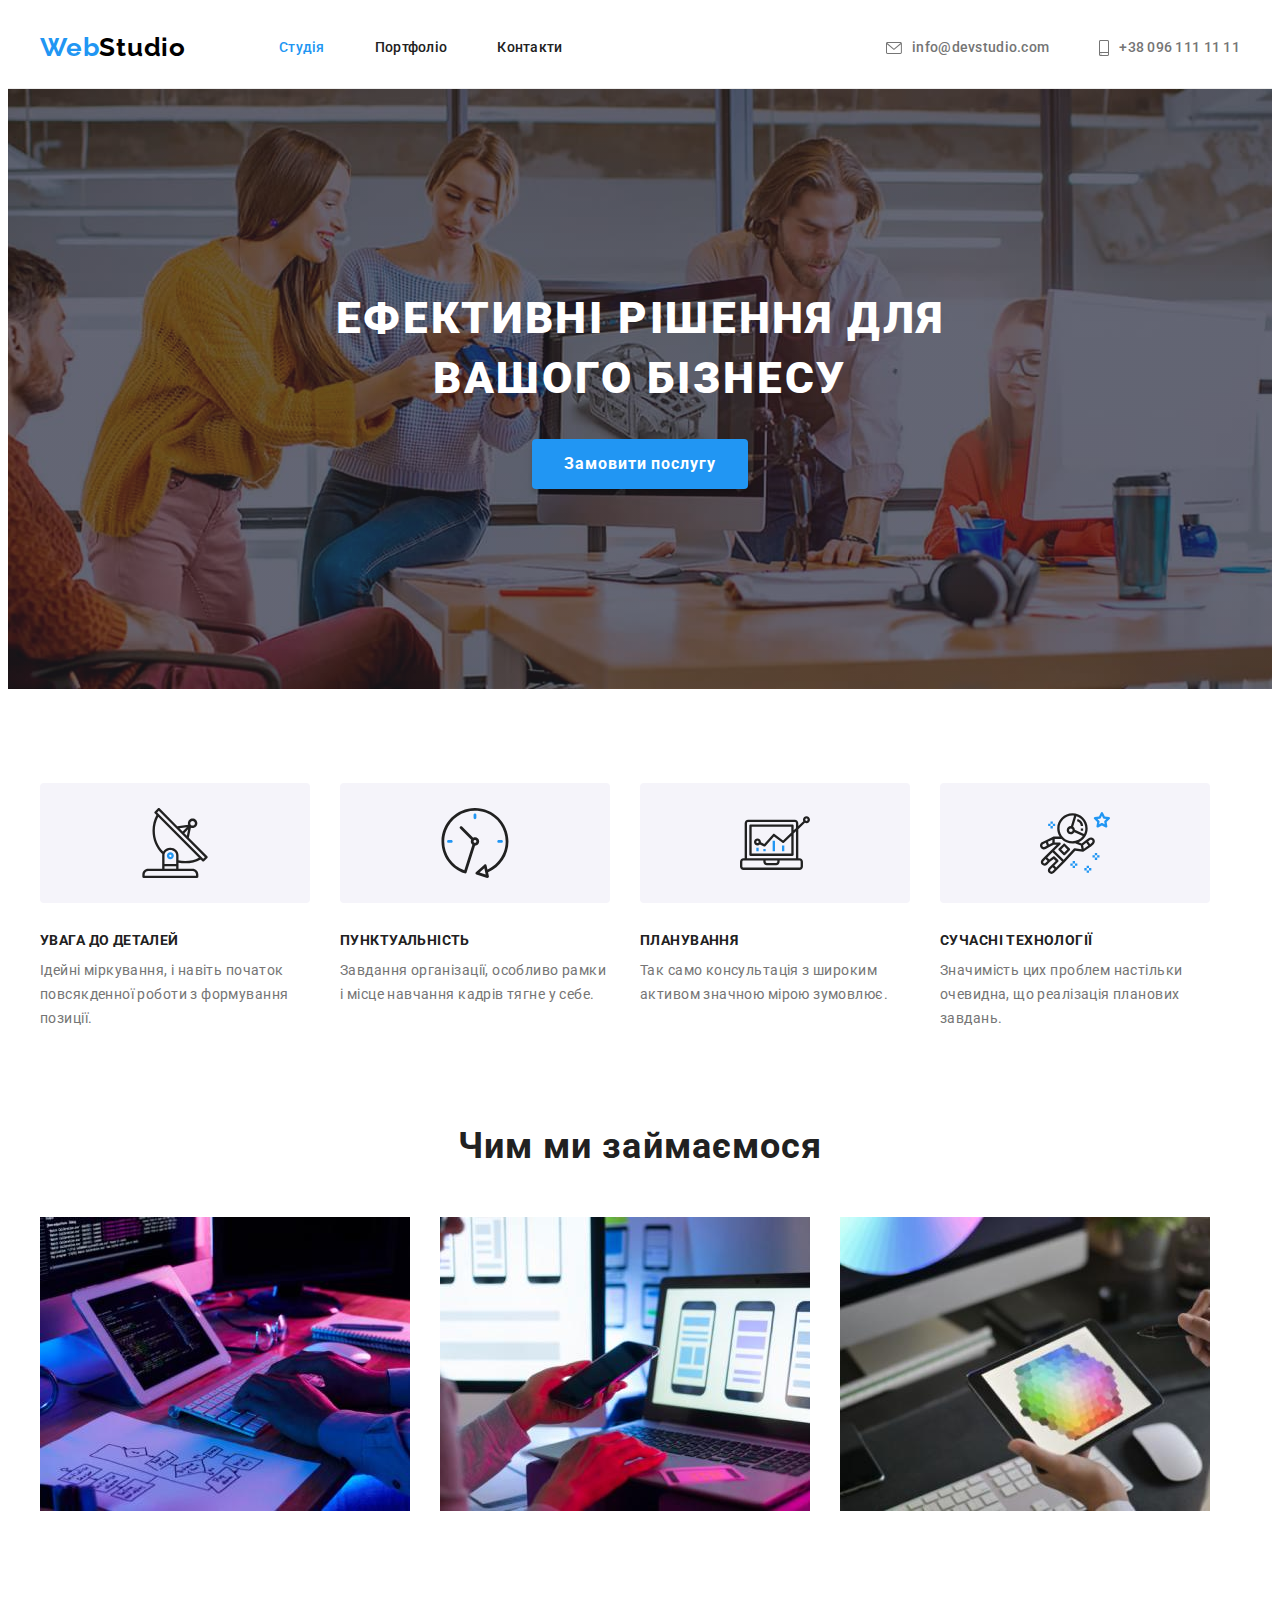
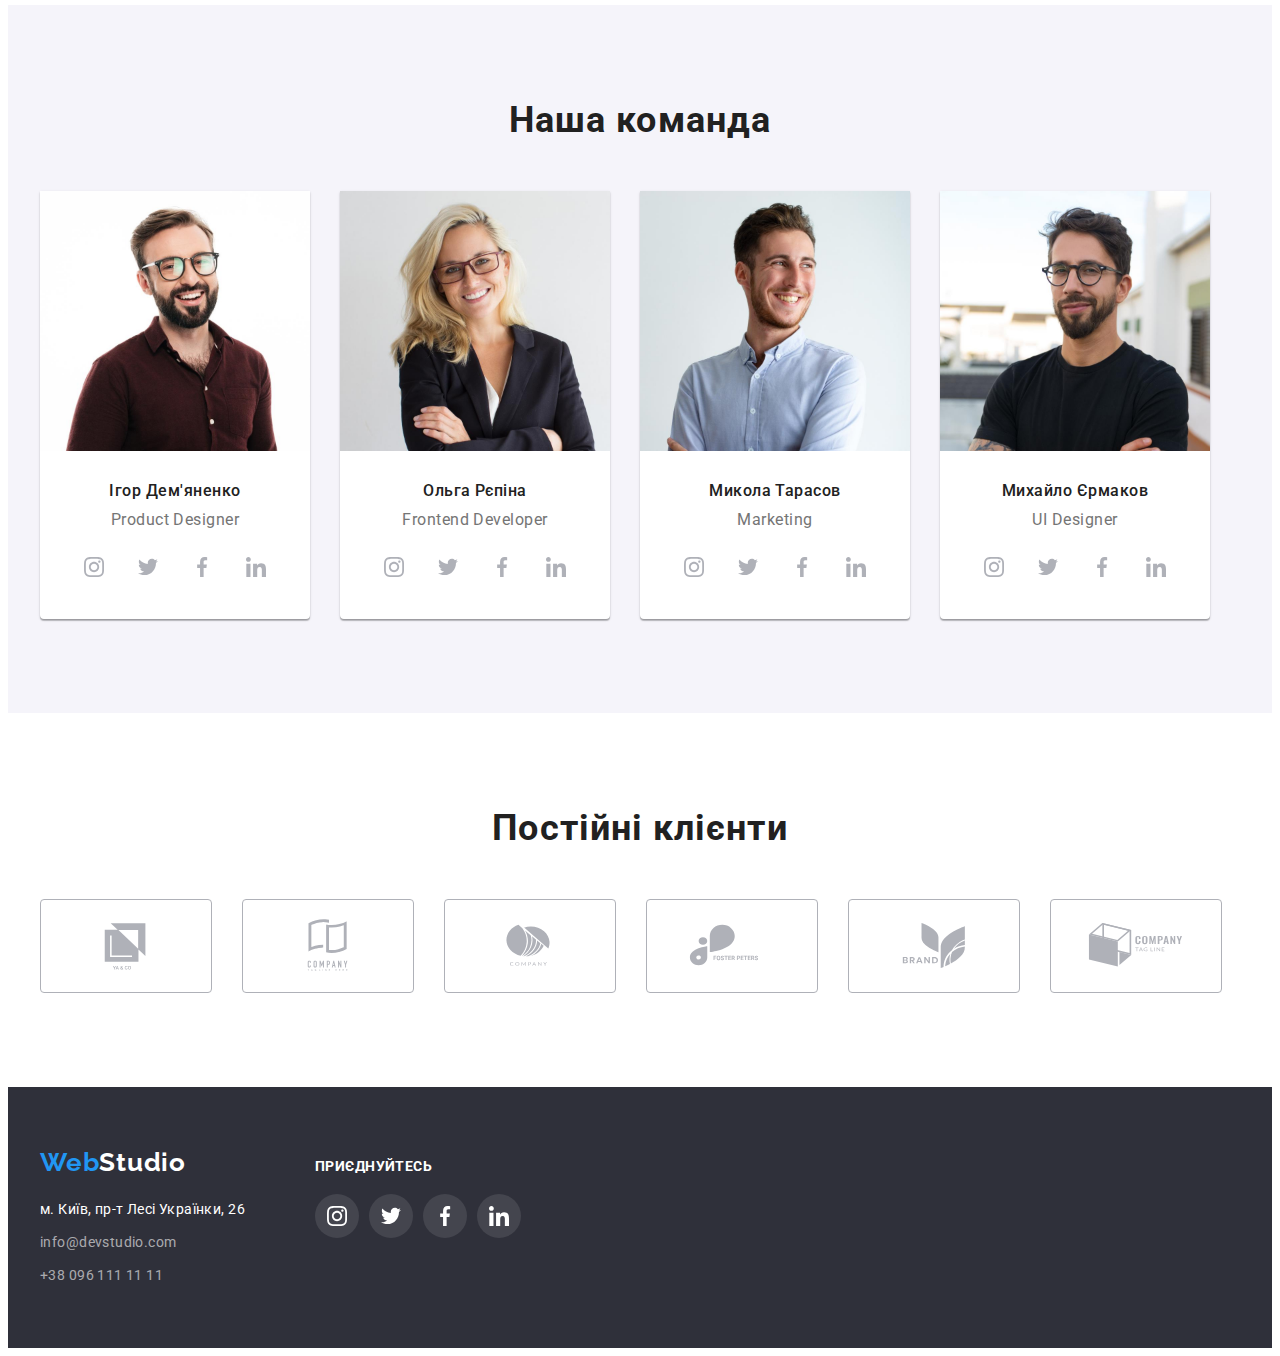
==== index.html @ 62194dae "Add files from previous project" ====
<!DOCTYPE html>
<html lang="uk">
  <head>
    <meta charset="utf-8" />
    <meta http-equiv="X-UA-Compatible" content="IE=edge" />
    <title>Web Studio</title>
    <!-- Fonts -->
    <link rel="preconnect" href="https://fonts.googleapis.com" />
    <link rel="preconnect" href="https://fonts.gstatic.com" crossorigin />
    <link
      href="https://fonts.googleapis.com/css2?family=Raleway:wght@700&family=Roboto:wght@400;500;700;900&display=swap"
      rel="stylesheet"
    />
    <!-- Modern Normalize -->
    <link
      rel="stylesheet"
      href="https://cdnjs.cloudflare.com/ajax/libs/modern-normalize/1.1.0/modern-normalize.min.css"
      integrity="sha512-wpPYUAdjBVSE4KJnH1VR1HeZfpl1ub8YT/NKx4PuQ5NmX2tKuGu6U/JRp5y+Y8XG2tV+wKQpNHVUX03MfMFn9Q=="
      crossorigin="anonymous"
      referrerpolicy="no-referrer"
    />
    <!-- Local Styles -->
    <link rel="stylesheet" href="./css/styles.css" />
  </head>

  <body class="page">
    <header class="pages-head">
      <div class="container">
        <nav class="head-nav">
          <a class="logo link" href="./index.html"><span class="logo-prime">Web</span>Studio</a>
          <ul class="list site-nav">
            <li><a href="./index.html" class="link current">Студія</a></li>
            <li><a href="./portfolio.html" class="link">Портфоліо</a></li>
            <li><a href="" class="link">Контакти</a></li>
          </ul>
        </nav>
        <ul class="list contact-list head-contacts">
          <li>
            <a href="mailto:info@devstudio.com" class="link">
              <svg class="icon mail-icon" width="16" height="12">
                <use href="./images/icons.svg#icon-envelope"></use>
              </svg>
              info@devstudio.com</a
            >
          </li>
          <li>
            <a href="tel:+380961111111" class="link">
              <svg class="icon tel-icon" width="10" height="16">
                <use href="./images/icons.svg#icon-smartphone"></use>
              </svg>
              +38 096 111 11 11</a
            >
          </li>
        </ul>
      </div>
    </header>

    <main>
      <section class="section hero">
        <div class="container">
          <h1 class="title hero-title">Ефективні рішення для вашого бізнесу</h1>
          <button type="button" class="button">Замовити послугу</button>
        </div>
      </section>

      <section class="section priorities-section">
        <div class="container">
          <h2 class="title section-title visually-hidden">Наші пріоритети</h2>
          <ul class="list priorities-list">
            <li>
              <div class="decoration">
                <svg class="icon" width="70" height="70">
                  <use href="./images/icons.svg#icon-antenna"></use>
                </svg>
              </div>
              <h3 class="title">УВАГА ДО ДЕТАЛЕЙ</h3>
              <p class="article">
                Ідейні міркування, і навіть початок повсякденної роботи з формування позиції.
              </p>
            </li>
            <li>
              <div class="decoration">
                <svg class="icon" width="70" height="70">
                  <use href="./images/icons.svg#icon-clock"></use>
                </svg>
              </div>
              <h3 class="title">ПУНКТУАЛЬНІСТЬ</h3>
              <p class="article">
                Завдання організації, особливо рамки і місце навчання кадрів тягне у себе.
              </p>
            </li>
            <li>
              <div class="decoration">
                <svg class="icon" width="70" height="70">
                  <use href="./images/icons.svg#icon-diagram"></use>
                </svg>
              </div>
              <h3 class="title">ПЛАНУВАННЯ</h3>
              <p class="article">Так само консультація з широким активом значною мірою зумовлює.</p>
            </li>
            <li>
              <div class="decoration">
                <svg class="icon" width="70" height="70">
                  <use href="./images/icons.svg#icon-astronaut"></use>
                </svg>
              </div>
              <h3 class="title">СУЧАСНІ ТЕХНОЛОГІЇ</h3>
              <p class="article">
                Значимість цих проблем настільки очевидна, що реалізація планових завдань.
              </p>
            </li>
          </ul>
        </div>
      </section>

      <section class="section work-section">
        <div class="container">
          <h2 class="title section-title">Чим ми займаємося</h2>
          <ul class="list work-list">
            <li><img src="./images/index/laptop.jpg" alt="ноутбук" width="370" /></li>
            <li><img src="./images/index/phones.jpg" alt="смартфони" width="370" /></li>
            <li><img src="./images/index/tablet.jpg" alt="планшет" width="370" /></li>
          </ul>
        </div>
      </section>

      <section class="section team-section">
        <div class="container">
          <h2 class="title section-title">Наша команда</h2>
          <ul class="list team-list">
            <li>
              <img
                class="image"
                src="./images/index/demianenko.jpg"
                alt="Product Designer"
                width="270"
              />
              <h3 class="title">Ігор Дем'яненко</h3>
              <p lang="en" class="article">Product Designer</p>
              <ul class="list socials">
                <li>
                  <a href="" target="_blank" rel="noopener noreferrer" class="link">
                    <svg class="icon" width="20" height="20">
                      <use href="./images/icons.svg#icon-instagram"></use>
                    </svg>
                  </a>
                </li>
                <li>
                  <a href="" target="_blank" rel="noopener noreferrer" class="link">
                    <svg class="icon" width="20" height="20">
                      <use href="./images/icons.svg#icon-twitter"></use>
                    </svg>
                  </a>
                </li>
                <li>
                  <a href="" target="_blank" rel="noopener noreferrer" class="link">
                    <svg class="icon" width="20" height="20">
                      <use href="./images/icons.svg#icon-facebook"></use>
                    </svg>
                  </a>
                </li>
                <li>
                  <a href="" target="_blank" rel="noopener noreferrer" class="link">
                    <svg class="icon" width="20" height="20">
                      <use href="./images/icons.svg#icon-linkedin"></use>
                    </svg>
                  </a>
                </li>
              </ul>
            </li>
            <li>
              <img
                class="image"
                src="./images/index/riepina.jpg"
                alt="Frontend Developer"
                width="270"
              />
              <h3 class="title">Ольга Рєпіна</h3>
              <p lang="en" class="article">Frontend Developer</p>
              <ul class="list socials">
                <li>
                  <a href="" target="_blank" rel="noopener noreferrer" class="link">
                    <svg class="icon" width="20" height="20">
                      <use href="./images/icons.svg#icon-instagram"></use>
                    </svg>
                  </a>
                </li>
                <li>
                  <a href="" target="_blank" rel="noopener noreferrer" class="link">
                    <svg class="icon" width="20" height="20">
                      <use href="./images/icons.svg#icon-twitter"></use>
                    </svg>
                  </a>
                </li>
                <li>
                  <a href="" target="_blank" rel="noopener noreferrer" class="link">
                    <svg class="icon" width="20" height="20">
                      <use href="./images/icons.svg#icon-facebook"></use>
                    </svg>
                  </a>
                </li>
                <li>
                  <a href="" target="_blank" rel="noopener noreferrer" class="link">
                    <svg class="icon" width="20" height="20">
                      <use href="./images/icons.svg#icon-linkedin"></use>
                    </svg>
                  </a>
                </li>
              </ul>
            </li>
            <li>
              <img class="image" src="./images/index/tarasov.jpg" alt="Marketing" width="270" />
              <h3 class="title">Микола Тарасов</h3>
              <p lang="en" class="article">Marketing</p>
              <ul class="list socials">
                <li>
                  <a href="" target="_blank" rel="noopener noreferrer" class="link">
                    <svg class="icon" width="20" height="20">
                      <use href="./images/icons.svg#icon-instagram"></use>
                    </svg>
                  </a>
                </li>
                <li>
                  <a href="" target="_blank" rel="noopener noreferrer" class="link">
                    <svg class="icon" width="20" height="20">
                      <use href="./images/icons.svg#icon-twitter"></use>
                    </svg>
                  </a>
                </li>
                <li>
                  <a href="" target="_blank" rel="noopener noreferrer" class="link">
                    <svg class="icon" width="20" height="20">
                      <use href="./images/icons.svg#icon-facebook"></use>
                    </svg>
                  </a>
                </li>
                <li>
                  <a href="" target="_blank" rel="noopener noreferrer" class="link">
                    <svg class="icon" width="20" height="20">
                      <use href="./images/icons.svg#icon-linkedin"></use>
                    </svg>
                  </a>
                </li>
              </ul>
            </li>
            <li>
              <img class="image" src="./images/index/jermakov.jpg" alt="UI Designer" width="270" />
              <h3 class="title">Михайло Єрмаков</h3>
              <p lang="en" class="article">UI Designer</p>
              <ul class="list socials">
                <li>
                  <a href="" target="_blank" rel="noopener noreferrer" class="link">
                    <svg class="icon" width="20" height="20">
                      <use href="./images/icons.svg#icon-instagram"></use>
                    </svg>
                  </a>
                </li>
                <li>
                  <a href="" target="_blank" rel="noopener noreferrer" class="link">
                    <svg class="icon" width="20" height="20">
                      <use href="./images/icons.svg#icon-twitter"></use>
                    </svg>
                  </a>
                </li>
                <li>
                  <a href="" target="_blank" rel="noopener noreferrer" class="link">
                    <svg class="icon" width="20" height="20">
                      <use href="./images/icons.svg#icon-facebook"></use>
                    </svg>
                  </a>
                </li>
                <li>
                  <a href="" target="_blank" rel="noopener noreferrer" class="link">
                    <svg class="icon" width="20" height="20">
                      <use href="./images/icons.svg#icon-linkedin"></use>
                    </svg>
                  </a>
                </li>
              </ul>
            </li>
          </ul>
        </div>
      </section>
    </main>

    <section class="section clientage-section">
      <div class="container">
        <h2 class="title section-title">Постійні клієнти</h2>
        <ul class="list clientage-list">
          <li>
            <a class="link client-link" href="" target="_blank" rel="noopener noreferrer">
              <svg class="icon" width="106" height="60">
                <use href="./images/icons.svg#icon-ya-co"></use>
              </svg>
            </a>
          </li>
          <li>
            <a class="link client-link" href="" target="_blank" rel="noopener noreferrer">
              <svg class="icon" width="106" height="60">
                <use href="./images/icons.svg#icon-tag-line"></use>
              </svg>
            </a>
          </li>
          <li>
            <a class="link client-link" href="" target="_blank" rel="noopener noreferrer">
              <svg class="icon" width="106" height="60">
                <use href="./images/icons.svg#icon-citrus"></use>
              </svg>
            </a>
          </li>
          <li>
            <a class="link client-link" href="" target="_blank" rel="noopener noreferrer">
              <svg class="icon" width="106" height="60">
                <use href="./images/icons.svg#icon-foster-peters"></use>
              </svg>
            </a>
          </li>
          <li>
            <a class="link client-link" href="" target="_blank" rel="noopener noreferrer">
              <svg class="icon" width="106" height="60">
                <use href="./images/icons.svg#icon-brand"></use>
              </svg>
            </a>
          </li>
          <li>
            <a class="link client-link" href="" target="_blank" rel="noopener noreferrer">
              <svg class="icon" width="106" height="60">
                <use href="./images/icons.svg#icon-cube"></use>
              </svg>
            </a>
          </li>
        </ul>
      </div>
    </section>

    <footer class="footer">
      <div class="container">
        <div>
          <a class="logo link footer-logo" href="./index.html"
            ><span class="logo-prime">Web</span>Studio</a
          >
          <address class="address">
            <a
              href="https://goo.gl/maps/X5hqmzbYpQWMFNwu7"
              target="_blank"
              rel="noopener noreferrer"
              class="link post-address"
              >м. Київ, пр-т Лесі Українки, 26</a
            >
            <ul class="list contact-list footer-contacts">
              <li><a href="mailto:info@devstudio.com" class="link">info@devstudio.com</a></li>
              <li><a href="tel:+380961111111" class="link">+38 096 111 11 11</a></li>
            </ul>
          </address>
        </div>

        <div class="invitation">
          <h2 class="title">Приєднуйтесь</h2>
          <ul class="list socials">
            <li>
              <a href="" target="_blank" rel="noopener noreferrer" class="link">
                <svg class="icon" width="20" height="20">
                  <use href="./images/icons.svg#icon-instagram"></use>
                </svg>
              </a>
            </li>
            <li>
              <a href="" target="_blank" rel="noopener noreferrer" class="link">
                <svg class="icon" width="20" height="20">
                  <use href="./images/icons.svg#icon-twitter"></use>
                </svg>
              </a>
            </li>
            <li>
              <a href="" target="_blank" rel="noopener noreferrer" class="link">
                <svg class="icon" width="20" height="20">
                  <use href="./images/icons.svg#icon-facebook"></use>
                </svg>
              </a>
            </li>
            <li>
              <a href="" target="_blank" rel="noopener noreferrer" class="link">
                <svg class="icon" width="20" height="20">
                  <use href="./images/icons.svg#icon-linkedin"></use>
                </svg>
              </a>
            </li>
          </ul>
        </div>
      </div>
    </footer>
  </body>
</html>
---- css/styles.css ----
:root {
  --main-font-family: 'Roboto';
  --main-font-style: normal;

  --main-text-color: #757575;
  --clear-white-color: #ffffff;
  --titles-color: #212121;
  --brand-color: #2196f3;
  --page-background-color: #f5f5f5;
  --hero-background-color: #c4c4c4;

  --page-width: 1600px;
  --container-width: 1200px;
}

p {
  margin: 0;
}

img {
  display: block;
}

svg {
  display: block;
}

.page {
  font-family: var(--main-font-family), sans-serif;
  font-size: 14px;
  color: var(--main-text-color);

  background-color: var(--clear-white-color);
}

.section {
  padding-top: 94px;
  padding-bottom: 94px;
}

.container {
  margin: 0 auto;
  padding-left: 15px;
  padding-right: 15px;

  width: var(--container-width);
}

.title {
  margin-top: 0;
  margin-bottom: 0;

  color: var(--titles-color);
}

.section-title {
  margin-bottom: 50px;
  margin-left: auto;
  margin-right: auto;

  font-size: 36px;
  line-height: 1.17;
  letter-spacing: 0.03em;
  text-align: center;
}

.visually-hidden {
  position: absolute;
  white-space: nowrap;
  width: 1px;
  height: 1px;
  overflow: hidden;
  border: 0;
  padding: 0;
  clip: rect(0 0 0 0);
  clip-path: inset(50%);
  margin: -1px;
}

.list {
  margin: 0;
  padding: 0;

  list-style: none;
}

.link {
  display: inline-flex;
  margin: 0;

  text-decoration: none;
}

.button {
  display: inline-flex;
  margin: 0;

  font-family: var(--main-font-family), sans-serif;
  font-style: var(--main-font-style);

  cursor: pointer;
}

/* Header */
.pages-head {
  margin-left: auto;
  margin-right: auto;

  border-bottom: 1px solid #ececec;
}

.pages-head .container {
  display: flex;
}

.head-nav {
  display: flex;
  margin-right: auto;
}

/* Site-nav */
.site-nav {
  display: flex;
}

.site-nav > li:not(:last-child) {
  margin-right: 50px;
}

.site-nav .link {
  padding-top: 32px;
  padding-bottom: 32px;

  font-weight: 500;
  line-height: 1.14;
  letter-spacing: 0.02em;

  color: var(--titles-color);
}

.site-nav .link:hover,
.site-nav .link:focus {
  color: var(--brand-color);
}

/* Logo */
.logo {
  margin-right: 93px;

  padding-top: 24px;
  padding-bottom: 25px;

  font-family: 'Raleway', sans-serif;
  font-style: normal;
  font-weight: 700;
  font-size: 26px;
  line-height: 1.19;
  letter-spacing: 0.03em;

  color: #000000;
}

.logo-prime {
  color: var(--brand-color);
}

.link.current {
  color: var(--brand-color);
}

/* Contakts */
.head-contacts {
  display: flex;
}

.head-contacts > li:not(:last-child) {
  margin-right: 50px;
}

.head-contacts .link {
  padding-top: 32px;
  padding-bottom: 32px;

  align-items: center;
}

.contact-list .link {
  font-weight: 500;
  line-height: 1.14;
  letter-spacing: 0.02em;

  color: var(--main-text-color);
}

.mail-icon,
.tel-icon {
  margin-right: 10px;

  fill: currentColor;
}

.contact-list .link:hover,
.contact-list .link:focus {
  color: var(--brand-color);
}

/* Main in index.html*/
/* Hero section*/
.hero {
  margin-left: auto;
  margin-right: auto;

  max-width: 1600px;

  padding-top: 200px;
  padding-bottom: 200px;
  text-align: center;

  background-image: linear-gradient(to right, rgba(47, 48, 58, 0.4), rgba(47, 48, 58, 0.4)),
    url(../images/background-images/background-header.jpg);
  background-repeat: no-repeat;
  background-position: center;
  background-size: var(--page-width);
  background-color: var(--hero-background-color);
}

.hero-title {
  margin-left: auto;
  margin-right: auto;
  margin-bottom: 30px;

  width: 696px;

  font-weight: 900;
  font-size: 44px;
  line-height: 1.36;
  letter-spacing: 0.06em;

  color: var(--clear-white-color);

  text-transform: uppercase;
}

.hero .button {
  padding: 10px 32px;

  font-family: var(--main-font-family);
  font-style: var(--main-font-style);
  font-weight: 700;
  font-size: 16px;
  line-height: 1.88;
  letter-spacing: 0.06em;

  color: var(--clear-white-color);

  background-color: var(--brand-color);

  box-shadow: 0px 4px 4px rgba(0, 0, 0, 0.15);
  border-radius: 4px;
  border: none;
}

.hero .button:hover,
.hero .button:focus {
  background-color: #188ce8;
}

/* Priorities section */
.priorities-list {
  display: flex;
}

.priorities-list > li {
  width: 270px;
}

.priorities-list > li:not(:last-child) {
  margin-right: 30px;
}

.priorities-list .title {
  margin-bottom: 10px;

  font-size: 14px;
  line-height: 1.14;
  letter-spacing: 0.03em;
  text-transform: uppercase;
}

.priorities-list .article {
  line-height: 1.71;
  letter-spacing: 0.03em;
}

.decoration {
  display: flex;
  margin-bottom: 30px;
  height: 120px;

  align-items: center;
  justify-content: center;

  background-color: #f5f4fa;
  border-radius: 4px;
}

/* Work section */
.work-section {
  padding-top: 0px;
}

.work-list {
  display: flex;
}

.work-list > li {
  width: 370px;
}

.work-list > li:not(:last-child) {
  margin-right: 30px;
}

/* Team section */
.team-section {
  background-color: #f5f4fa;
}

.team-list {
  display: flex;
}

.team-list > li {
  padding-bottom: 30px;

  width: 270px;

  background-color: var(--clear-white-color);
  box-shadow: 0px 1px 3px rgba(0, 0, 0, 0.12), 0px 1px 1px rgba(0, 0, 0, 0.14),
    0px 2px 1px rgba(0, 0, 0, 0.2);
  border-radius: 0px 0px 4px 4px;
}

.team-list > li:not(:last-child) {
  margin-right: 30px;
}

.team-list .image {
  margin-bottom: 30px;
}

.team-list .title {
  margin-bottom: 10px;

  font-weight: 500;
  font-size: 16px;
  line-height: 1.19;
  letter-spacing: 0.03em;

  text-align: center;
}

.team-list .article {
  margin-bottom: 16px;

  font-size: 16px;
  line-height: 1.19;
  letter-spacing: 0.03em;

  text-align: center;
}

.socials {
  display: flex;
  flex-wrap: wrap;
  gap: 10px;
  justify-content: center;
}

.socials .link {
  width: 44px;
  height: 44px;
  align-items: center;
  justify-content: center;

  color: #afb1b8;

  border-radius: 50%;
}

.socials .link:hover,
.socials .link:focus {
  color: var(--clear-white-color);
  background-color: var(--brand-color);
}

.socials .icon {
  fill: currentColor;
}

/* Clientage section */
.clientage-list {
  display: flex;
  gap: 30px;
}

.client-link {
  width: 170px;
  height: 92px;

  align-items: center;
  justify-content: center;

  color: #afb1b8;

  border: 1px solid #afb1b8;
  border-radius: 4px;
}

.client-link .icon {
  fill: currentColor;
}

.client-link:hover,
.client-link:focus {
  color: var(--brand-color);
  border-color: var(--brand-color);
}

/* Footer */
.footer {
  padding-top: 60px;
  padding-bottom: 60px;

  background-color: #2f303a;
}

.footer .container {
  display: flex;
  gap: 70px;

  align-items: baseline;
}

.footer-logo {
  margin-right: auto;
  margin-bottom: 20px;
  padding: 0px;
  color: var(--clear-white-color);
}

.address {
  font-style: var(--main-font-style);
}

.post-address {
  margin-bottom: 9px;

  line-height: 1.71;
  letter-spacing: 0.03em;

  color: var(--clear-white-color);
}

.post-address:hover,
.post-address:focus {
  color: var(--brand-color);
}

.footer-contacts li:not(:last-child) {
  margin-bottom: 9px;
}

.footer-contacts .link {
  font-weight: 400;
  line-height: 1.71;
  letter-spacing: 0.03em;

  color: rgba(255, 255, 255, 0.6);
}

.invitation .title {
  margin-bottom: 20px;

  font-size: 14px;
  line-height: 1.17;
  letter-spacing: 0.03em;
  text-transform: uppercase;

  color: var(--clear-white-color);
}

.invitation .link {
  color: var(--clear-white-color);
  background-color: rgba(255, 255, 255, 0.1);
}

/* Main in portfolio.html */
/* Portfolio section */
.sort-list {
  display: flex;

  margin-left: auto;
  margin-right: auto;
  margin-bottom: 50px;

  justify-content: center;
}

.sort-list li:not(:last-child) {
  margin-right: 8px;
}

.sort-list .button {
  padding: 6px 22px;

  font-weight: 500;
  font-size: 16px;
  line-height: 1.62;
  letter-spacing: 0.03em;

  color: var(--titles-color);
  background: #f5f4fa;

  border-radius: 4px;
  border-style: hidden;
}

.sort-list .button:hover,
.sort-list .button:focus {
  color: var(--clear-white-color);
  background-color: var(--brand-color);

  box-shadow: 0px 3px 1px rgba(0, 0, 0, 0.1), 0px 1px 2px rgba(0, 0, 0, 0.08),
    0px 2px 2px rgba(0, 0, 0, 0.12);
}

.button.all-button {
  padding-left: 25px;
  padding-right: 25px;
}

.portfolio-list {
  display: flex;
  flex-wrap: wrap;
  gap: 30px;
}

.portfolio-list > li {
  width: calc((100% - 60px) / 3);

  background-color: var(--clear-white-color);
}

.portfolio-list > li:hover {
  box-shadow: 0px 1px 1px rgba(0, 0, 0, 0.12), 0px 4px 4px rgba(0, 0, 0, 0.06),
    1px 4px 6px rgba(0, 0, 0, 0.16);
}

.card-description {
  padding: 20px 24px;

  border: 1px solid #eeeeee;
  border-top: none;
}

.portfolio-list .title {
  margin-bottom: 4px;

  font-size: 18px;
  line-height: 2;
  letter-spacing: 0.06em;
}

.portfolio-list .article {
  font-size: 16px;
  line-height: 1.88;
  letter-spacing: 0.03em;
}
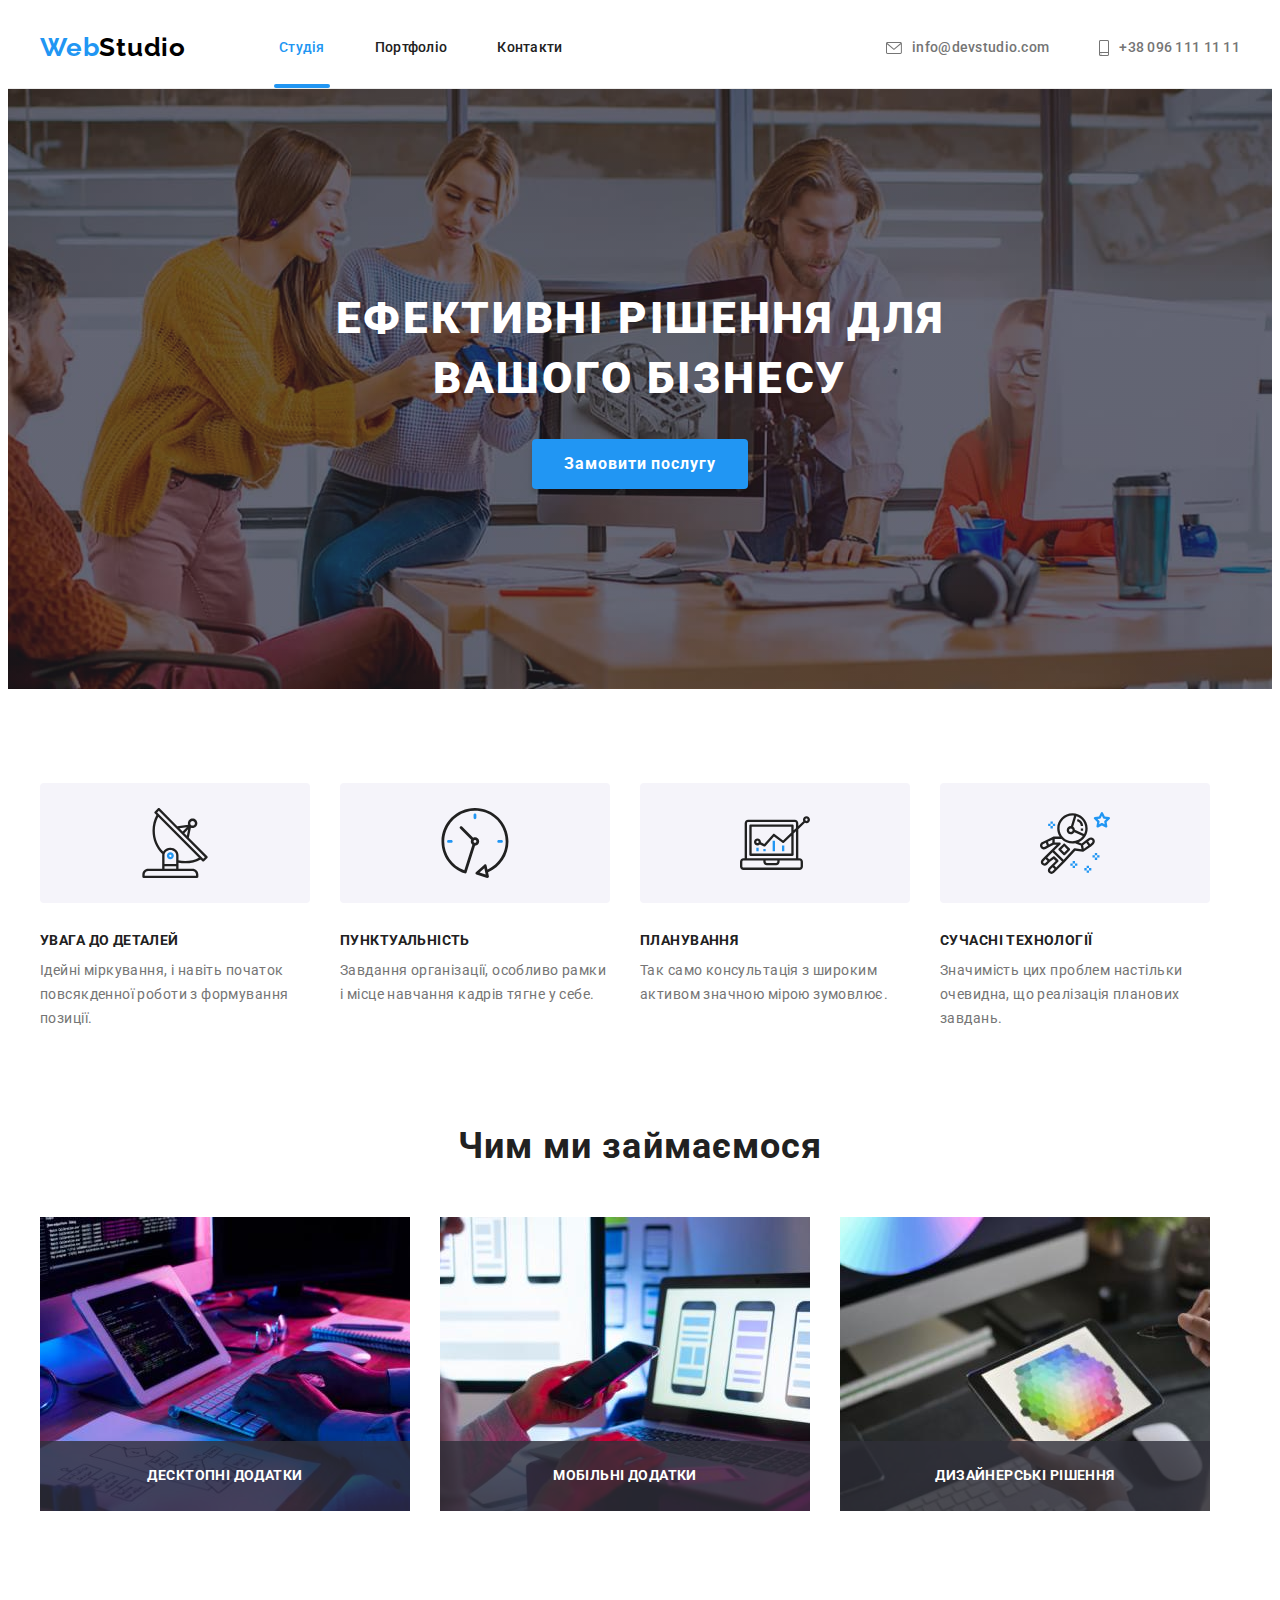
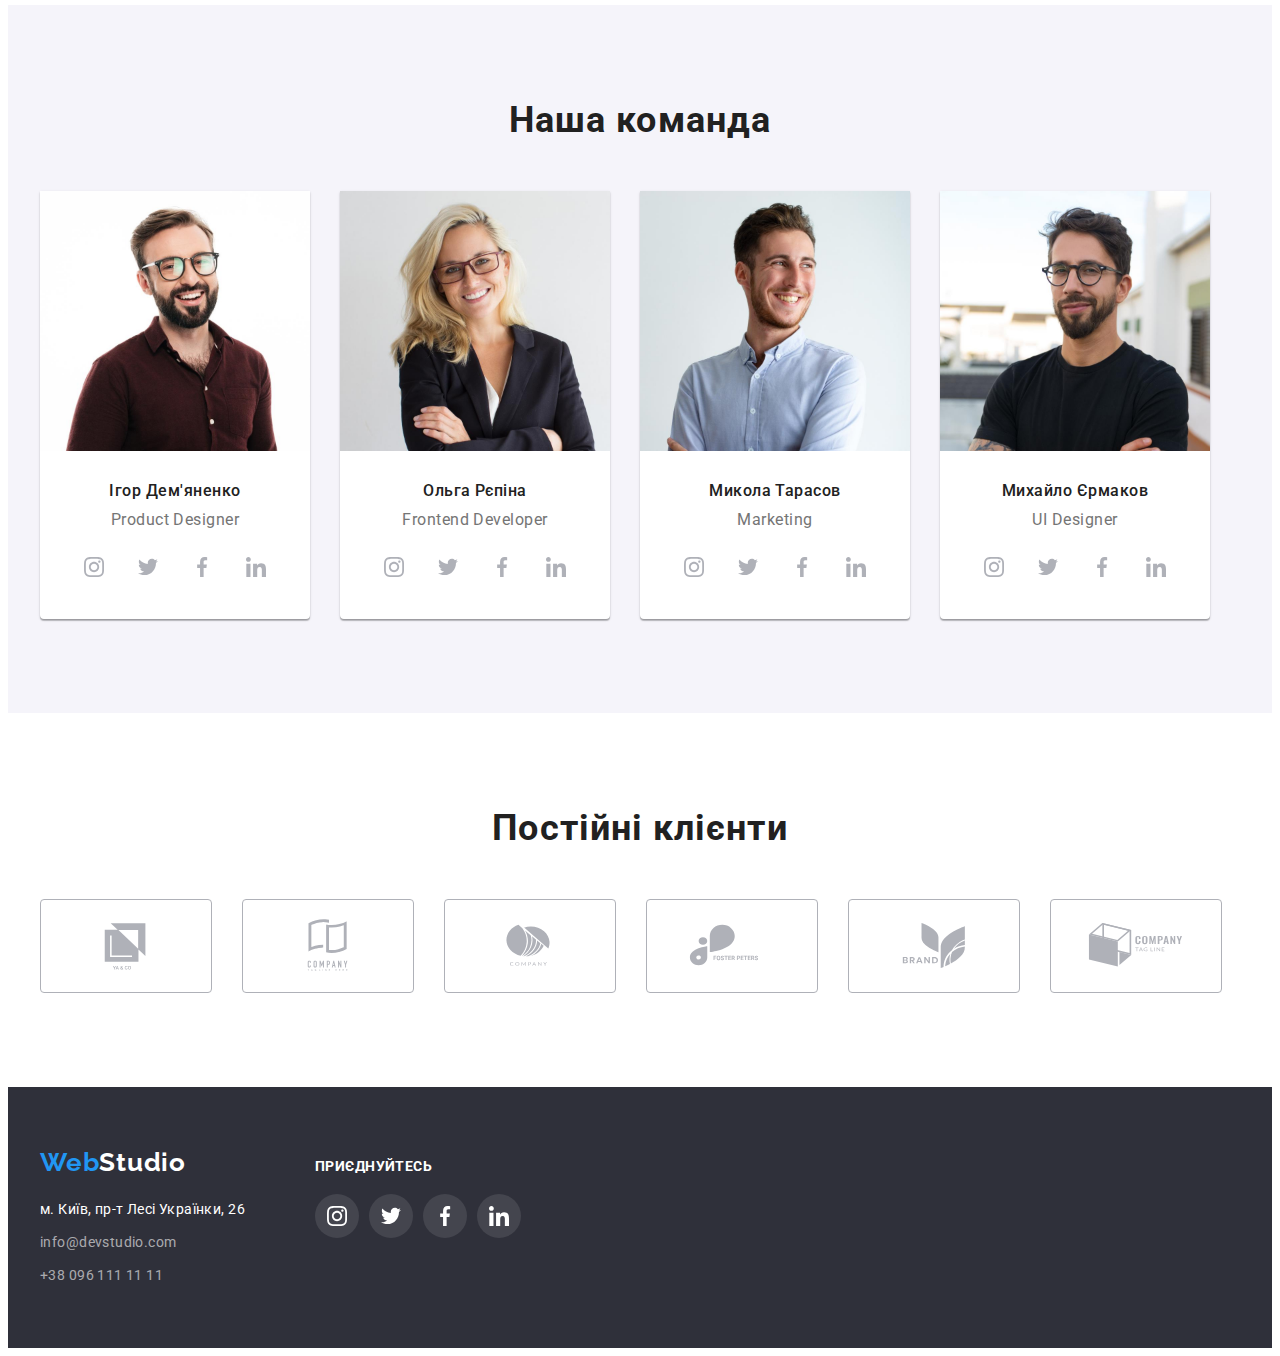
==== commit a0b88889: "Added effects to header and work" ====
--- a/index.html
+++ b/index.html
@@ -117,9 +117,24 @@
         <div class="container">
           <h2 class="title section-title">Чим ми займаємося</h2>
           <ul class="list work-list">
-            <li><img src="./images/index/laptop.jpg" alt="ноутбук" width="370" /></li>
-            <li><img src="./images/index/phones.jpg" alt="смартфони" width="370" /></li>
-            <li><img src="./images/index/tablet.jpg" alt="планшет" width="370" /></li>
+            <li>
+              <div class="work-thumb">
+                <img src="./images/index/laptop.jpg" alt="ноутбук" width="370" />
+                <h3 class="title">Десктопні додатки</h3>
+              </div>
+            </li>
+            <li>
+              <div class="work-thumb">
+                <img src="./images/index/phones.jpg" alt="смартфони" width="370" />
+                <h3 class="title">Мобільні додатки</h3>
+              </div>
+            </li>
+            <li>
+              <div class="work-thumb">
+                <img src="./images/index/tablet.jpg" alt="планшет" width="370" />
+                <h3 class="title">Дизайнерські рішення</h3>
+              </div>
+            </li>
           </ul>
         </div>
       </section>
@@ -281,57 +296,57 @@
           </ul>
         </div>
       </section>
+
+      <section class="section clientage-section">
+        <div class="container">
+          <h2 class="title section-title">Постійні клієнти</h2>
+          <ul class="list clientage-list">
+            <li>
+              <a class="link client-link" href="" target="_blank" rel="noopener noreferrer">
+                <svg class="icon" width="106" height="60">
+                  <use href="./images/icons.svg#icon-ya-co"></use>
+                </svg>
+              </a>
+            </li>
+            <li>
+              <a class="link client-link" href="" target="_blank" rel="noopener noreferrer">
+                <svg class="icon" width="106" height="60">
+                  <use href="./images/icons.svg#icon-tag-line"></use>
+                </svg>
+              </a>
+            </li>
+            <li>
+              <a class="link client-link" href="" target="_blank" rel="noopener noreferrer">
+                <svg class="icon" width="106" height="60">
+                  <use href="./images/icons.svg#icon-citrus"></use>
+                </svg>
+              </a>
+            </li>
+            <li>
+              <a class="link client-link" href="" target="_blank" rel="noopener noreferrer">
+                <svg class="icon" width="106" height="60">
+                  <use href="./images/icons.svg#icon-foster-peters"></use>
+                </svg>
+              </a>
+            </li>
+            <li>
+              <a class="link client-link" href="" target="_blank" rel="noopener noreferrer">
+                <svg class="icon" width="106" height="60">
+                  <use href="./images/icons.svg#icon-brand"></use>
+                </svg>
+              </a>
+            </li>
+            <li>
+              <a class="link client-link" href="" target="_blank" rel="noopener noreferrer">
+                <svg class="icon" width="106" height="60">
+                  <use href="./images/icons.svg#icon-cube"></use>
+                </svg>
+              </a>
+            </li>
+          </ul>
+        </div>
+      </section>
     </main>
-
-    <section class="section clientage-section">
-      <div class="container">
-        <h2 class="title section-title">Постійні клієнти</h2>
-        <ul class="list clientage-list">
-          <li>
-            <a class="link client-link" href="" target="_blank" rel="noopener noreferrer">
-              <svg class="icon" width="106" height="60">
-                <use href="./images/icons.svg#icon-ya-co"></use>
-              </svg>
-            </a>
-          </li>
-          <li>
-            <a class="link client-link" href="" target="_blank" rel="noopener noreferrer">
-              <svg class="icon" width="106" height="60">
-                <use href="./images/icons.svg#icon-tag-line"></use>
-              </svg>
-            </a>
-          </li>
-          <li>
-            <a class="link client-link" href="" target="_blank" rel="noopener noreferrer">
-              <svg class="icon" width="106" height="60">
-                <use href="./images/icons.svg#icon-citrus"></use>
-              </svg>
-            </a>
-          </li>
-          <li>
-            <a class="link client-link" href="" target="_blank" rel="noopener noreferrer">
-              <svg class="icon" width="106" height="60">
-                <use href="./images/icons.svg#icon-foster-peters"></use>
-              </svg>
-            </a>
-          </li>
-          <li>
-            <a class="link client-link" href="" target="_blank" rel="noopener noreferrer">
-              <svg class="icon" width="106" height="60">
-                <use href="./images/icons.svg#icon-brand"></use>
-              </svg>
-            </a>
-          </li>
-          <li>
-            <a class="link client-link" href="" target="_blank" rel="noopener noreferrer">
-              <svg class="icon" width="106" height="60">
-                <use href="./images/icons.svg#icon-cube"></use>
-              </svg>
-            </a>
-          </li>
-        </ul>
-      </div>
-    </section>
 
     <footer class="footer">
       <div class="container">
--- a/css/styles.css
+++ b/css/styles.css
@@ -165,7 +165,23 @@
 }
 
 .link.current {
+  position: relative;
+
   color: var(--brand-color);
+}
+
+.link.current::before {
+  --width-difference: 10px;
+
+  position: absolute;
+  content: '';
+  bottom: 0px;
+  left: calc(0px - var(--width-difference) * 0.5);
+
+  width: calc(100% + var(--width-difference));
+  height: 4px;
+  background: var(--brand-color);
+  border-radius: 2px;
 }
 
 /* Contakts */
@@ -321,6 +337,29 @@
   margin-right: 30px;
 }
 
+.work-thumb {
+  position: relative;
+
+  text-align: center;
+}
+
+.work-thumb .title {
+  position: absolute;
+  bottom: 0px;
+
+  width: 100%;
+  padding-top: 27px;
+  padding-bottom: 27px;
+
+  font-size: 14px;
+  line-height: 1.14;
+  letter-spacing: 0.03em;
+  text-transform: uppercase;
+
+  color: var(--clear-white-color);
+  background-color: rgba(47, 48, 58, 0.8);
+}
+
 /* Team section */
 .team-section {
   background-color: #f5f4fa;
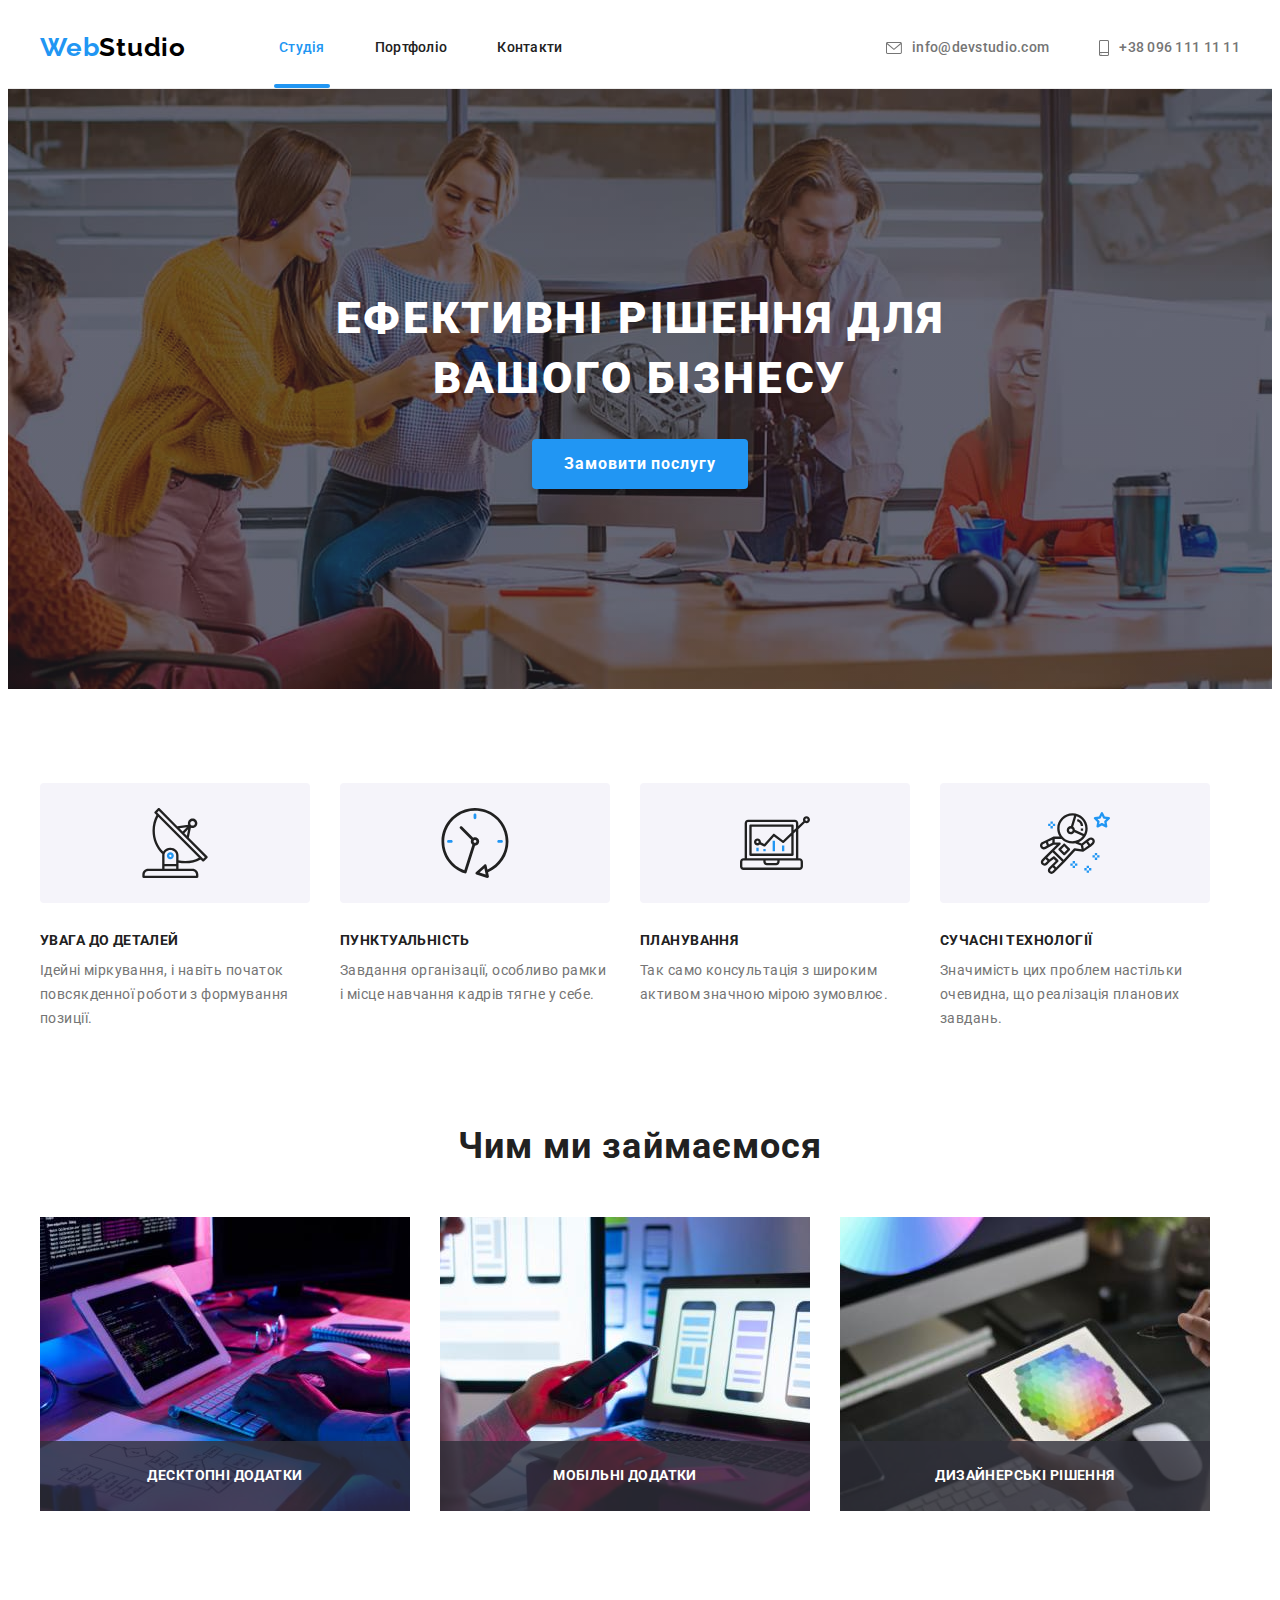
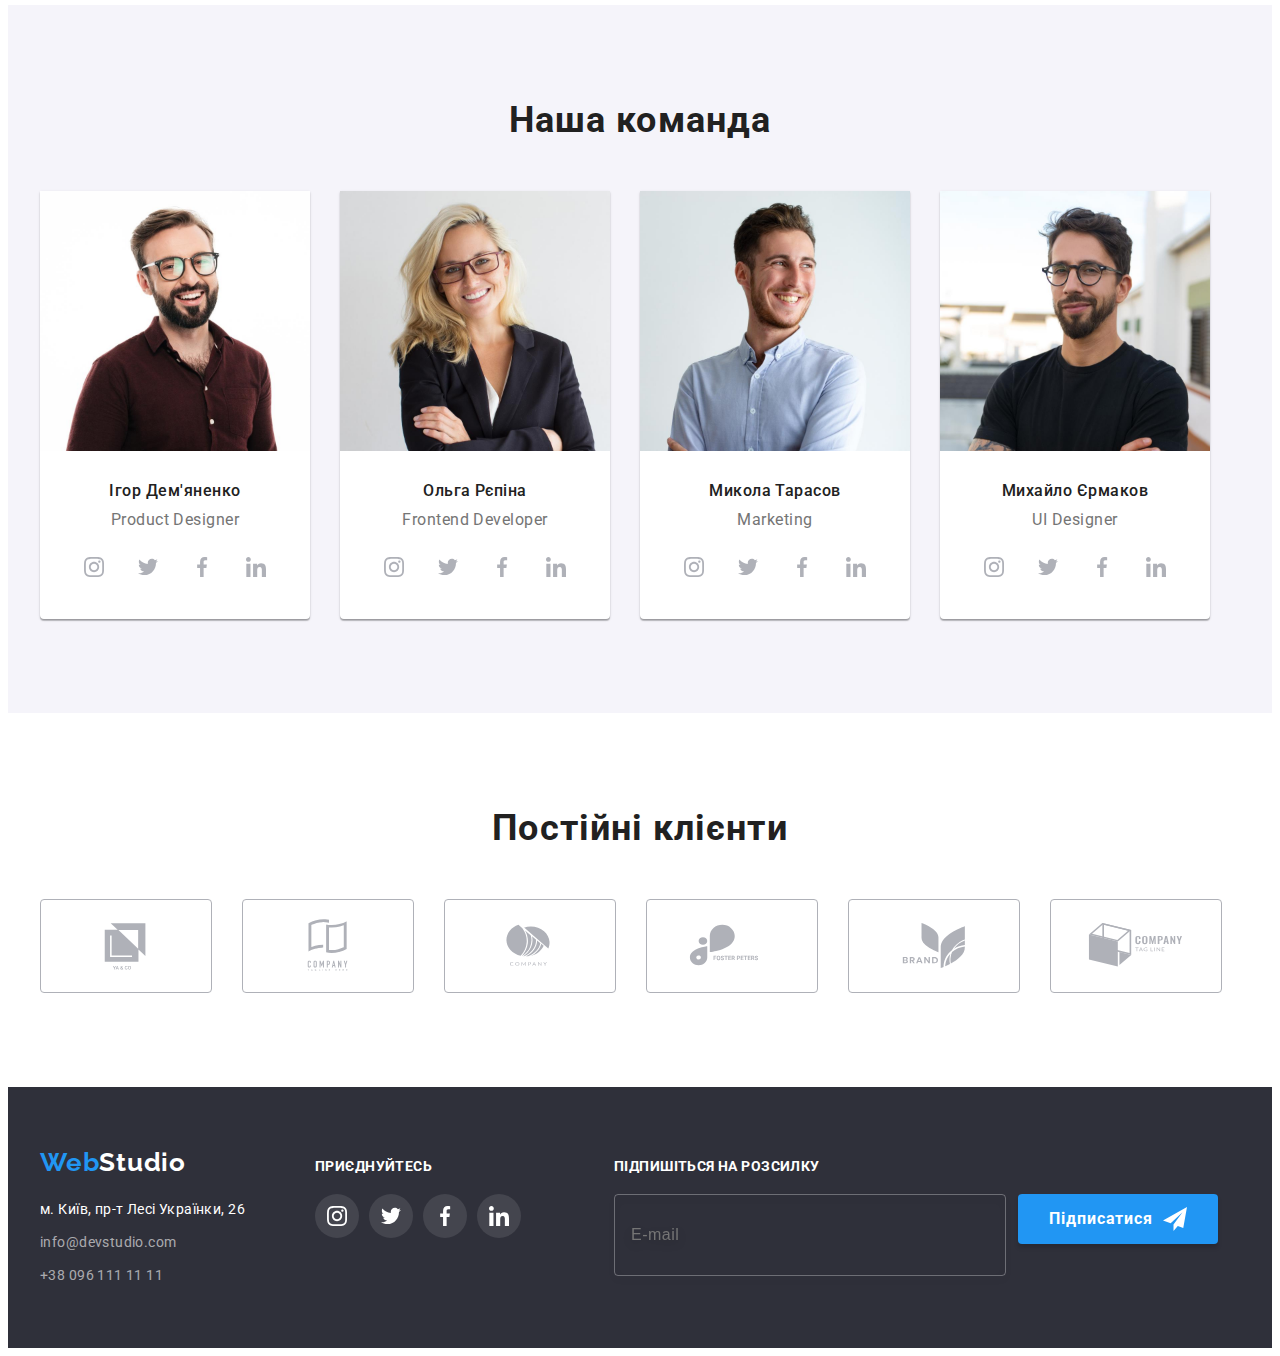
==== commit 3ac16613: "Add subscribe to footer" ====
--- a/index.html
+++ b/index.html
@@ -59,7 +59,7 @@
       <section class="section hero">
         <div class="container">
           <h1 class="title hero-title">Ефективні рішення для вашого бізнесу</h1>
-          <button type="button" class="button">Замовити послугу</button>
+          <button data-modal-open type="button" class="button">Замовити послугу</button>
         </div>
       </section>
 
@@ -350,7 +350,7 @@
 
     <footer class="footer">
       <div class="container">
-        <div>
+        <div class="address-block">
           <a class="logo link footer-logo" href="./index.html"
             ><span class="logo-prime">Web</span>Studio</a
           >
@@ -363,14 +363,18 @@
               >м. Київ, пр-т Лесі Українки, 26</a
             >
             <ul class="list contact-list footer-contacts">
-              <li><a href="mailto:info@devstudio.com" class="link">info@devstudio.com</a></li>
-              <li><a href="tel:+380961111111" class="link">+38 096 111 11 11</a></li>
+              <li>
+                <a href="mailto:info@devstudio.com" class="link">info@devstudio.com</a>
+              </li>
+              <li>
+                <a href="tel:+380961111111" class="link">+38 096 111 11 11</a>
+              </li>
             </ul>
           </address>
         </div>
 
         <div class="invitation">
-          <h2 class="title">Приєднуйтесь</h2>
+          <h2 class="title footer-title">Приєднуйтесь</h2>
           <ul class="list socials">
             <li>
               <a href="" target="_blank" rel="noopener noreferrer" class="link">
@@ -402,7 +406,34 @@
             </li>
           </ul>
         </div>
+
+        <div class="subscription">
+          <h2 class="title footer-title">Підпишіться на розсилку</h2>
+          <form name="subscription_form" class="subscription-form" action="">
+            <input type="email" placeholder="E-mail"/>
+            <button class="button subscribe-button" type="submit">
+              <span>Підписатися</span>
+              <svg class="icon" width="24" height="24">
+                <use href="./images/icons.svg#icon-send"></use>
+              </svg>
+            </button>
+          </form>
+        </div>
       </div>
     </footer>
+
+    <!-- Modal wind -->
+    <div data-modal class="backdrop is-hidden">
+      <div class="modal">
+        <button data-modal-close class="button modal-close-button">
+          <svg class="icon" width="18" height="18">
+            <use href="./images/icons.svg#icon-close"></use>
+          </svg>
+        </button>
+      </div>
+    </div>
+
+    <!-- Scripts -->
+    <script src="./js/modal.js"></script>
   </body>
 </html>
--- a/css/styles.css
+++ b/css/styles.css
@@ -11,6 +11,9 @@
 
   --page-width: 1600px;
   --container-width: 1200px;
+
+  --normal-transition-duration: 250ms;
+  --normal-transition-timing-function: cubic-bezier(0.4, 0, 0.2, 1);
 }
 
 p {
@@ -136,6 +139,10 @@
   letter-spacing: 0.02em;
 
   color: var(--titles-color);
+
+  transition-duration: var(--normal-transition-duration);
+  transition-timing-function: var(--normal-transition-timing-function);
+  transition-property: color;
 }
 
 .site-nav .link:hover,
@@ -170,7 +177,7 @@
   color: var(--brand-color);
 }
 
-.link.current::before {
+.link.current::after {
   --width-difference: 10px;
 
   position: absolute;
@@ -206,6 +213,15 @@
   letter-spacing: 0.02em;
 
   color: var(--main-text-color);
+
+  transition-duration: var(--normal-transition-duration);
+  transition-timing-function: var(--normal-transition-timing-function);
+  transition-property: color;
+}
+
+.contact-list .link:hover,
+.contact-list .link:focus {
+  color: var(--brand-color);
 }
 
 .mail-icon,
@@ -213,11 +229,6 @@
   margin-right: 10px;
 
   fill: currentColor;
-}
-
-.contact-list .link:hover,
-.contact-list .link:focus {
-  color: var(--brand-color);
 }
 
 /* Main in index.html*/
@@ -260,8 +271,6 @@
 .hero .button {
   padding: 10px 32px;
 
-  font-family: var(--main-font-family);
-  font-style: var(--main-font-style);
   font-weight: 700;
   font-size: 16px;
   line-height: 1.88;
@@ -274,6 +283,10 @@
   box-shadow: 0px 4px 4px rgba(0, 0, 0, 0.15);
   border-radius: 4px;
   border: none;
+
+  transition-duration: var(--normal-transition-duration);
+  transition-timing-function: var(--normal-transition-timing-function);
+  transition-property: background-color;
 }
 
 .hero .button:hover,
@@ -425,6 +438,10 @@
   color: #afb1b8;
 
   border-radius: 50%;
+
+  transition-duration: var(--normal-transition-duration);
+  transition-timing-function: var(--normal-transition-timing-function);
+  transition-property: color, background-color;
 }
 
 .socials .link:hover,
@@ -454,10 +471,10 @@
 
   border: 1px solid #afb1b8;
   border-radius: 4px;
-}
-
-.client-link .icon {
-  fill: currentColor;
+
+  transition-duration: var(--normal-transition-duration);
+  transition-timing-function: var(--normal-transition-timing-function);
+  transition-property: color, border-color;
 }
 
 .client-link:hover,
@@ -466,6 +483,10 @@
   border-color: var(--brand-color);
 }
 
+.client-link .icon {
+  fill: currentColor;
+}
+
 /* Footer */
 .footer {
   padding-top: 60px;
@@ -476,9 +497,12 @@
 
 .footer .container {
   display: flex;
-  gap: 70px;
 
   align-items: baseline;
+}
+
+.address-block {
+  margin-right: 70px;
 }
 
 .footer-logo {
@@ -499,6 +523,10 @@
   letter-spacing: 0.03em;
 
   color: var(--clear-white-color);
+
+  transition-duration: var(--normal-transition-duration);
+  transition-timing-function: var(--normal-transition-timing-function);
+  transition-property: color;
 }
 
 .post-address:hover,
@@ -518,7 +546,11 @@
   color: rgba(255, 255, 255, 0.6);
 }
 
-.invitation .title {
+.invitation {
+  margin-right: 93px;
+}
+
+.footer-title {
   margin-bottom: 20px;
 
   font-size: 14px;
@@ -532,6 +564,130 @@
 .invitation .link {
   color: var(--clear-white-color);
   background-color: rgba(255, 255, 255, 0.1);
+}
+
+.subscription-form {
+  display: flex;
+}
+
+.subscription-form > input {
+  width: 358px;
+  height: 50px;
+  margin-right: 12px;
+  padding: 15px 16px;
+
+  font-size: 16px;
+  line-height: 1.25;
+  letter-spacing: 0.03em;
+
+  color: rgba(255, 255, 255, 0.6);
+  background-color: inherit;
+
+  border: 1px solid rgba(255, 255, 255, 0.3);
+  filter: drop-shadow(0px 4px 4px rgba(0, 0, 0, 0.15));
+  border-radius: 4px;
+}
+
+.subscribe-button {
+  width: 200px;
+  height: 50px;
+
+  align-items: center;
+  justify-content: center;
+
+  font-weight: 700;
+  font-size: 16px;
+  line-height: 1.88;
+  letter-spacing: 0.06em;
+
+  color: var(--clear-white-color);
+  background-color: var(--brand-color);
+
+  box-shadow: 0px 4px 4px rgba(0, 0, 0, 0.15);
+  border-radius: 4px;
+  border: none;
+}
+
+.subscribe-button > span {
+  margin-right: 10px;
+}
+
+.subscribe-button .icon {
+  fill: currentColor;
+}
+
+/* Modal wind */
+.backdrop {
+  position: fixed;
+  top: 0;
+  left: 0;
+  width: 100%;
+  height: 100%;
+
+  background-color: rgba(0, 0, 0, 0.2);
+
+  transition-duration: var(--normal-transition-duration);
+  transition-timing-function: var(--normal-transition-timing-function);
+  transition-property: visibility, opacity;
+}
+
+.backdrop.is-hidden {
+  visibility: hidden;
+  opacity: 0;
+  pointer-events: none;
+}
+
+.modal {
+  position: absolute;
+  top: 50%;
+  left: 50%;
+  transform: translate(-50%, -50%);
+
+  min-width: 528px;
+  min-height: 581px;
+
+  box-shadow: 0px 1px 3px rgba(0, 0, 0, 0.12), 0px 1px 1px rgba(0, 0, 0, 0.14),
+    0px 2px 1px rgba(0, 0, 0, 0.2);
+  border-radius: 4px;
+  background-color: var(--clear-white-color);
+
+  opacity: 1;
+
+  transition-duration: var(--normal-transition-duration);
+  transition-timing-function: var(--normal-transition-timing-function);
+  transition-property: transform, opacity;
+}
+
+.backdrop.is-hidden .modal {
+  transform: translate(-50%, 0);
+  opacity: 0;
+}
+
+.modal-close-button {
+  position: absolute;
+  top: 8px;
+  right: 8px;
+
+  width: 30px;
+  height: 30px;
+  padding: 0;
+
+  align-items: center;
+  justify-content: center;
+
+  border: 1px solid rgba(0, 0, 0, 0.1);
+  border-radius: 50%;
+  background-color: var(--clear-white-color);
+
+  transition-duration: var(--normal-transition-duration);
+  transition-timing-function: var(--normal-transition-timing-function);
+  transition-property: fill, background-color;
+}
+
+.modal-close-button:hover,
+.modal-close-button:focus {
+  fill: var(--clear-white-color);
+  background-color: var(--brand-color);
 }
 
 /* Main in portfolio.html */
@@ -563,6 +719,10 @@
 
   border-radius: 4px;
   border-style: hidden;
+
+  transition-duration: var(--normal-transition-duration);
+  transition-timing-function: var(--normal-transition-timing-function);
+  transition-property: color, background-color, box-shadow;
 }
 
 .sort-list .button:hover,
@@ -589,11 +749,45 @@
   width: calc((100% - 60px) / 3);
 
   background-color: var(--clear-white-color);
-}
-
-.portfolio-list > li:hover {
+
+  transition-duration: var(--normal-transition-duration);
+  transition-timing-function: var(--normal-transition-timing-function);
+  transition-property: box-shadow;
+}
+
+.portfolio-list > li:hover,
+.portfolio-list > li:focus {
   box-shadow: 0px 1px 1px rgba(0, 0, 0, 0.12), 0px 4px 4px rgba(0, 0, 0, 0.06),
     1px 4px 6px rgba(0, 0, 0, 0.16);
+}
+
+.portfolio-thumb {
+  position: relative;
+
+  overflow: hidden;
+}
+
+.portfolio-thumb > p {
+  position: absolute;
+  top: 100%;
+
+  height: 100%;
+  padding: 63px 24px;
+
+  font-size: 18px;
+  line-height: 1.56;
+
+  letter-spacing: 0.03em;
+  color: var(--clear-white-color);
+  background-color: rgba(33, 150, 243, 0.9);
+
+  transition-duration: var(--normal-transition-duration);
+  transition-timing-function: var(--normal-transition-timing-function);
+  transition-property: top;
+}
+
+.portfolio-list > li:hover .portfolio-thumb > p {
+  top: 0;
 }
 
 .card-description {
